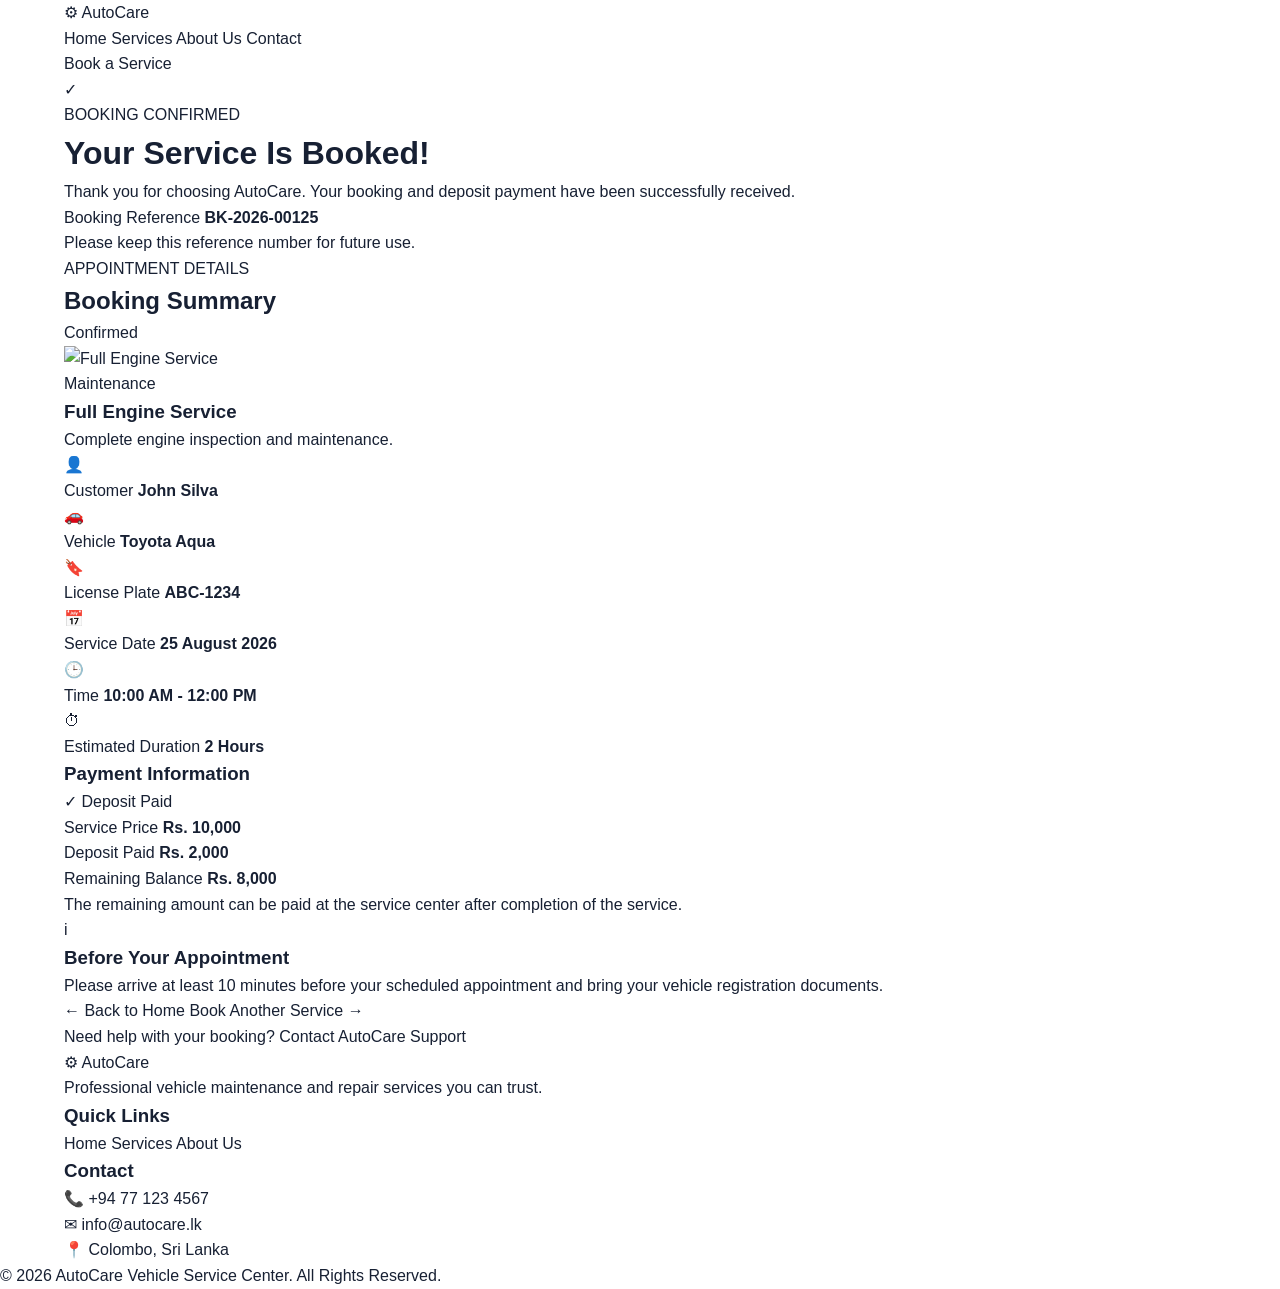
==== Front End/bookingConfirmation.html @ a5c64941 "Merge pull request #6 from LahiruDevinda/main new addings" ====
<!DOCTYPE html>
<html lang="en">

<head>
    <meta charset="UTF-8">
    <meta name="viewport" content="width=device-width, initial-scale=1.0">
    <title>Booking Confirmation</title>

    <link rel="stylesheet" href="css/global.css">
    <link rel="stylesheet" href="css/header.css">
    <link rel="stylesheet" href="css/footer.css">
    <link rel="stylesheet" href="css/booking-success.css">

</head>

<body>

    <header class="header">



        <div class="container navbar">

            <a href="index.html" class="logo">

                <span class="logo-icon">⚙</span>

                <span>AutoCare</span>

            </a>

            <nav class="nav-links">

                <a href="index.html">

                    Home

                </a>

                <a href="index.html#services">

                    Services

                </a>

                <a href="index.html#about">

                    About Us

                </a>

                <a href="index.html#contact">

                    Contact

                </a>

            </nav>

            <a href="index.html#services" class="nav-button">

                Book a Service

            </a>

        </div>

    </header>

    <main class="success-section">



        <div class="container">



            <div class="success-wrapper">

                <div class="success-icon">

                    ✓

                </div>


                <span class="success-label">

                    BOOKING CONFIRMED

                </span>



                <h1>

                    Your Service Is Booked!

                </h1>


                <p class="success-message">

                    Thank you for choosing AutoCare. Your booking

                    and deposit payment have been successfully received.

                </p>


                <div class="booking-id-box">


                    <span>

                        Booking Reference

                    </span>


                    <strong>

                        BK-2026-00125

                    </strong>

                    <p>

                        Please keep this reference number for future use.

                    </p>

                </div>


                <div class="confirmation-card">

                    <div class="card-header">


                        <div>

                            <span class="small-label">

                                APPOINTMENT DETAILS

                            </span>


                            <h2>

                                Booking Summary

                            </h2>

                        </div>

                        <span class="status-badge">

                            Confirmed

                        </span>

                    </div>

                    <div class="service-details">



                        <img src="https://images.unsplash.com/photo-1632823469850-1f77d8c9a0b7?auto=format&fit=crop&w=500&q=80"
                            alt="Full Engine Service">



                        <div>



                            <span class="service-category">

                                Maintenance

                            </span>



                            <h3>

                                Full Engine Service

                            </h3>



                            <p>

                                Complete engine inspection and maintenance.

                            </p>



                        </div>



                    </div>


                    <div class="details-grid">



                        <div class="detail-box">



                            <span class="detail-icon">

                                👤

                            </span>



                            <div>

                                <span class="detail-label">

                                    Customer

                                </span>



                                <strong>

                                    John Silva

                                </strong>

                            </div>



                        </div>


                        <div class="detail-box">



                            <span class="detail-icon">

                                🚗

                            </span>



                            <div>

                                <span class="detail-label">

                                    Vehicle

                                </span>



                                <strong>

                                    Toyota Aqua

                                </strong>

                            </div>



                        </div>


                        <div class="detail-box">



                            <span class="detail-icon">

                                🔖

                            </span>



                            <div>

                                <span class="detail-label">

                                    License Plate

                                </span>



                                <strong>

                                    ABC-1234

                                </strong>

                            </div>



                        </div>


                        <div class="detail-box">



                            <span class="detail-icon">

                                📅

                            </span>



                            <div>

                                <span class="detail-label">

                                    Service Date

                                </span>



                                <strong>

                                    25 August 2026

                                </strong>

                            </div>

                        </div>


                        <div class="detail-box">

                            <span class="detail-icon">

                                🕒

                            </span>

                            <div>

                                <span class="detail-label">

                                    Time

                                </span>

                                <strong>

                                    10:00 AM - 12:00 PM

                                </strong>

                            </div>

                        </div>

                        <div class="detail-box">

                            <span class="detail-icon">

                                ⏱

                            </span>

                            <div>

                                <span class="detail-label">

                                    Estimated Duration

                                </span>

                                <strong>

                                    2 Hours

                                </strong>

                            </div>

                        </div>

                    </div>

                    <div class="payment-section">



                        <div class="payment-header">



                            <h3>

                                Payment Information

                            </h3>


                            <span class="paid-badge">

                                ✓ Deposit Paid

                            </span>


                        </div>


                        <div class="payment-rows">


                            <div class="payment-row">


                                <span>

                                    Service Price

                                </span>


                                <strong>

                                    Rs. 10,000

                                </strong>


                            </div>



                            <div class="payment-row">


                                <span>

                                    Deposit Paid

                                </span>


                                <strong class="paid-amount">

                                    Rs. 2,000

                                </strong>


                            </div>


                            <div class="payment-divider"></div>


                            <div class="payment-row balance">

                                <span>

                                    Remaining Balance

                                </span>

                                <strong>

                                    Rs. 8,000

                                </strong>


                            </div>

                        </div>

                        <p class="payment-note">

                            The remaining amount can be paid at the

                            service center after completion of the service.

                        </p>

                    </div>

                </div>

                <div class="notice-box">


                    <span class="notice-icon">

                        i

                    </span>



                    <div>

                        <h3>

                            Before Your Appointment

                        </h3>


                        <p>

                            Please arrive at least 10 minutes before your

                            scheduled appointment and bring your vehicle

                            registration documents.

                        </p>



                    </div>



                </div>

                <div class="success-actions">


                    <a href="index.html" class="home-button">

                        ← Back to Home

                    </a>

                    <a href="index.html#services" class="service-button">

                        Book Another Service

                        <span>→</span>

                    </a>

                </div>

                <div class="support-text">



                    <p>

                        Need help with your booking?

                        <a href="index.html#contact">

                            Contact AutoCare Support

                        </a>

                    </p>

                </div>

            </div>

        </div>

    </main>

    <footer class="footer">


        <div class="container footer-content">


            <div class="footer-brand">



                <a href="index.html" class="logo">



                    <span class="logo-icon">

                        ⚙

                    </span>



                    <span>

                        AutoCare

                    </span>



                </a>



                <p>

                    Professional vehicle maintenance and repair

                    services you can trust.

                </p>



            </div>


            <div class="footer-column">



                <h3>

                    Quick Links

                </h3>


                <a href="index.html">

                    Home

                </a>


                <a href="index.html#services">

                    Services

                </a>


                <a href="index.html#about">

                    About Us

                </a>



            </div>


            <div class="footer-column">



                <h3>

                    Contact

                </h3>


                <p>

                    📞 +94 77 123 4567

                </p>

                <p>

                    ✉ info@autocare.lk

                </p>

                <p>

                    📍 Colombo, Sri Lanka

                </p>


            </div>


        </div>

        <div class="footer-bottom">



            <p>

                © 2026 AutoCare Vehicle Service Center.

                All Rights Reserved.

            </p>



        </div>



    </footer>

</body>

</html>
---- Front End/css/global.css ----
* {
    margin: 0;
    padding: 0;
    box-sizing: border-box;
    scroll-behavior: smooth;
    animation: fadeIn 0.5s ease-in-out;
}

html {
    scroll-behavior: smooth;
}

body {
    font-family: Arial, Helvetica, sans-serif;
    color: #172033;
    background-color: #ffffff;
    line-height: 1.6;
}

a {
    text-decoration: none;
    color: inherit;
}

img {
    display: block;
    width: 100%;
}

.container {
    width: 90%;
    max-width: 1200px;
    margin: 0 auto;
}

@keyframes fadeIn {
    from {
        opacity: 0;
        transform: translateY(10px);
    }
    to {
        opacity: 1;
        transform: translateY(0);
    }
}
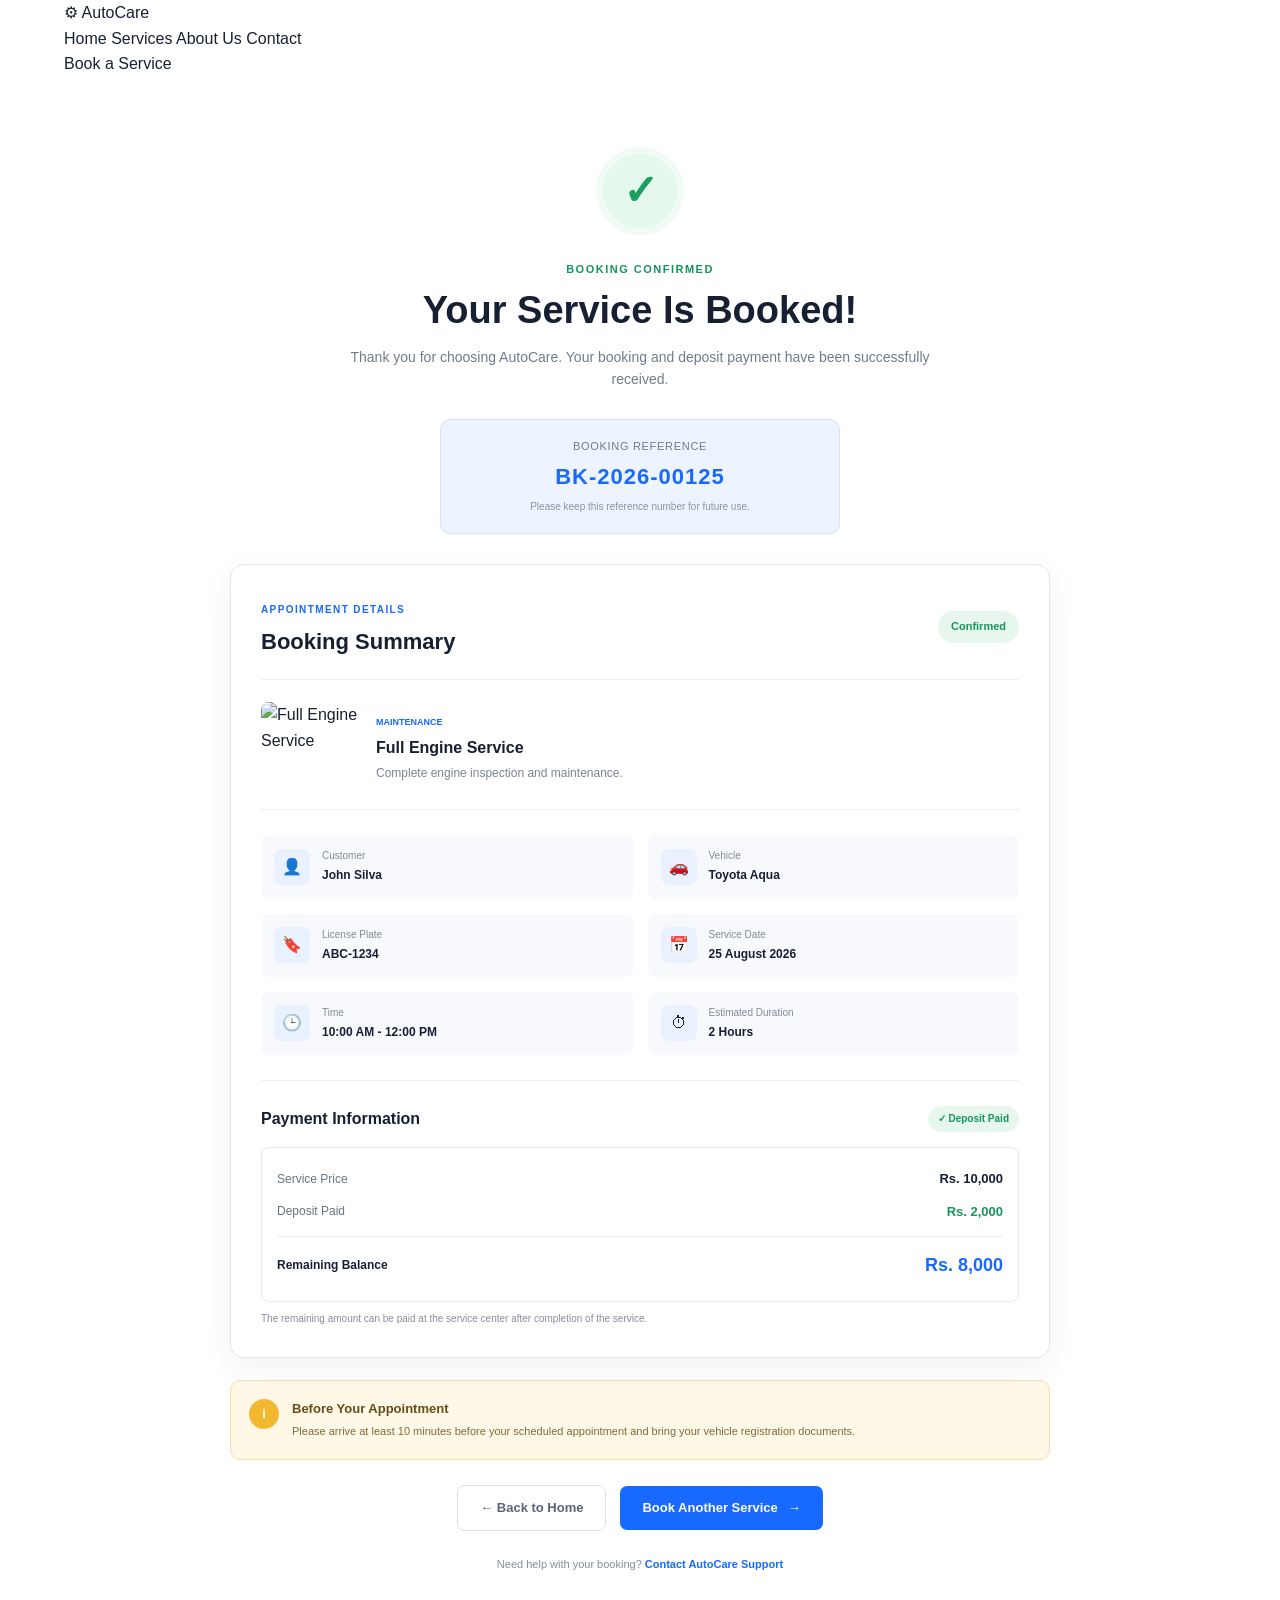
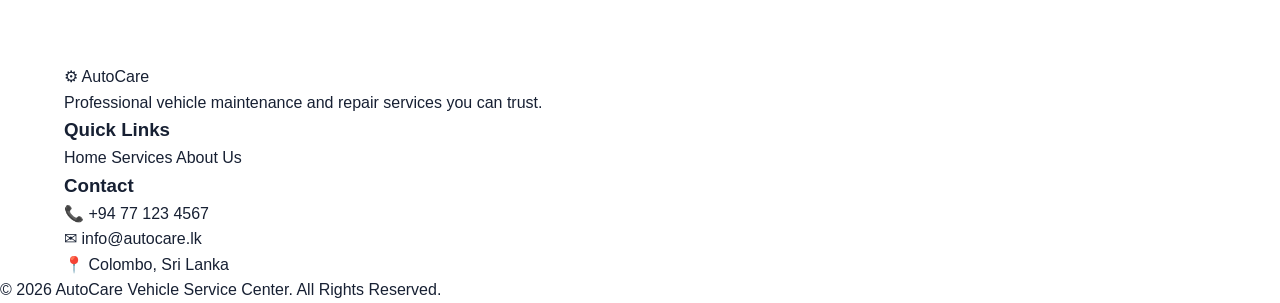
==== commit 204fd4e4: "Merge pull request #7 from LahiruDevinda/main uyu" ====
--- a/Front End/bookingConfirmation.html
+++ b/Front End/bookingConfirmation.html
@@ -17,8 +17,6 @@
 
     <header class="header">
 
-
-
         <div class="container navbar">
 
             <a href="index.html" class="logo">
@@ -69,12 +67,8 @@
 
     <main class="success-section">
 
-
-
         <div class="container">
 
-
-
             <div class="success-wrapper">
 
                 <div class="success-icon">
@@ -90,15 +84,12 @@
 
                 </span>
 
-
-
                 <h1>
 
                     Your Service Is Booked!
 
                 </h1>
 
-
                 <p class="success-message">
 
                     Thank you for choosing AutoCare. Your booking
@@ -110,14 +101,12 @@
 
                 <div class="booking-id-box">
 
-
                     <span>
 
                         Booking Reference
 
                     </span>
 
-
                     <strong>
 
                         BK-2026-00125
@@ -137,7 +126,6 @@
 
                     <div class="card-header">
 
-
                         <div>
 
                             <span class="small-label">
@@ -164,65 +152,44 @@
                     </div>
 
                     <div class="service-details">
-
-
 
                         <img src="https://images.unsplash.com/photo-1632823469850-1f77d8c9a0b7?auto=format&fit=crop&w=500&q=80"
                             alt="Full Engine Service">
 
-
-
                         <div>
 
-
-
                             <span class="service-category">
 
                                 Maintenance
 
                             </span>
 
-
-
                             <h3>
 
                                 Full Engine Service
 
                             </h3>
 
-
-
                             <p>
 
                                 Complete engine inspection and maintenance.
 
                             </p>
 
-
-
-                        </div>
-
-
+                        </div>
 
                     </div>
 
-
                     <div class="details-grid">
 
-
-
                         <div class="detail-box">
 
-
-
                             <span class="detail-icon">
 
                                 👤
 
                             </span>
 
-
-
                             <div>
 
                                 <span class="detail-label">
@@ -231,8 +198,6 @@
 
                                 </span>
 
-
-
                                 <strong>
 
                                     John Silva
@@ -241,23 +206,17 @@
 
                             </div>
 
-
-
                         </div>
 
 
                         <div class="detail-box">
 
-
-
                             <span class="detail-icon">
 
                                 🚗
 
                             </span>
 
-
-
                             <div>
 
                                 <span class="detail-label">
@@ -266,8 +225,6 @@
 
                                 </span>
 
-
-
                                 <strong>
 
                                     Toyota Aqua
@@ -276,23 +233,16 @@
 
                             </div>
 
-
-
-                        </div>
-
+                        </div>
 
                         <div class="detail-box">
 
-
-
                             <span class="detail-icon">
 
                                 🔖
 
                             </span>
 
-
-
                             <div>
 
                                 <span class="detail-label">
@@ -301,8 +251,6 @@
 
                                 </span>
 
-
-
                                 <strong>
 
                                     ABC-1234
@@ -311,23 +259,16 @@
 
                             </div>
 
-
-
-                        </div>
-
+                        </div>
 
                         <div class="detail-box">
 
-
-
                             <span class="detail-icon">
 
                                 📅
 
                             </span>
 
-
-
                             <div>
 
                                 <span class="detail-label">
@@ -336,8 +277,6 @@
 
                                 </span>
 
-
-
                                 <strong>
 
                                     25 August 2026
@@ -405,76 +344,58 @@
 
                     <div class="payment-section">
 
-
-
                         <div class="payment-header">
 
-
-
                             <h3>
 
                                 Payment Information
 
                             </h3>
 
-
                             <span class="paid-badge">
 
                                 ✓ Deposit Paid
 
                             </span>
 
-
-                        </div>
-
+                        </div>
 
                         <div class="payment-rows">
 
-
                             <div class="payment-row">
 
-
                                 <span>
 
                                     Service Price
 
                                 </span>
 
-
                                 <strong>
 
                                     Rs. 10,000
 
                                 </strong>
 
-
-                            </div>
-
-
+                            </div>
 
                             <div class="payment-row">
 
-
                                 <span>
 
                                     Deposit Paid
 
                                 </span>
 
-
                                 <strong class="paid-amount">
 
                                     Rs. 2,000
 
                                 </strong>
 
-
-                            </div>
-
+                            </div>
 
                             <div class="payment-divider"></div>
 
-
                             <div class="payment-row balance">
 
                                 <span>
@@ -489,7 +410,6 @@
 
                                 </strong>
 
-
                             </div>
 
                         </div>
@@ -515,8 +435,6 @@
 
                     </span>
 
-
-
                     <div>
 
                         <h3>
@@ -525,23 +443,16 @@
 
                         </h3>
 
-
                         <p>
 
                             Please arrive at least 10 minutes before your
-
                             scheduled appointment and bring your vehicle
-
                             registration documents.
 
                         </p>
 
-
-
                     </div>
 
-
-
                 </div>
 
                 <div class="success-actions">
@@ -565,8 +476,6 @@
 
                 <div class="support-text">
 
-
-
                     <p>
 
                         Need help with your booking?
@@ -596,30 +505,21 @@
             <div class="footer-brand">
 
 
-
                 <a href="index.html" class="logo">
 
-
-
                     <span class="logo-icon">
 
                         ⚙
 
                     </span>
 
-
-
                     <span>
 
                         AutoCare
 
                     </span>
 
-
-
-                </a>
-
-
+                </a>
 
                 <p>
 
@@ -629,58 +529,45 @@
 
                 </p>
 
-
-
             </div>
 
 
             <div class="footer-column">
 
-
-
                 <h3>
 
                     Quick Links
 
                 </h3>
 
-
                 <a href="index.html">
 
                     Home
 
                 </a>
 
-
                 <a href="index.html#services">
 
                     Services
 
                 </a>
 
-
                 <a href="index.html#about">
 
                     About Us
 
                 </a>
 
-
-
             </div>
 
-
             <div class="footer-column">
 
-
-
                 <h3>
 
                     Contact
 
                 </h3>
 
-
                 <p>
 
                     📞 +94 77 123 4567
@@ -699,30 +586,21 @@
 
                 </p>
 
-
             </div>
 
-
         </div>
 
         <div class="footer-bottom">
 
-
-
             <p>
 
                 © 2026 AutoCare Vehicle Service Center.
-
                 All Rights Reserved.
 
             </p>
 
-
-
         </div>
 
-
-
     </footer>
 
 </body>
--- a/Front End/css/booking-success.css
+++ b/Front End/css/booking-success.css
@@ -0,0 +1,509 @@
+.success-section {
+    padding: 70px 0 90px;
+}
+
+.success-wrapper {
+    width: 100%;
+    max-width: 820px;
+    margin: 0 auto;
+    text-align: center;
+}
+
+.success-icon {
+    width: 88px;
+    height: 88px;
+    display: flex;
+    align-items: center;
+    justify-content: center;
+    margin: 0 auto 20px;
+    border-radius: 50%;
+    background-color: #e5f8ed;
+    color: #18a15f;
+    font-size: 42px;
+    font-weight: bold;
+    border: 7px solid #f1fbf5;
+}
+
+.success-label {
+    color: #15965a;
+    font-size: 11px;
+    font-weight: 800;
+    letter-spacing: 1.5px;
+}
+
+.success-wrapper>h1 {
+    font-size: 38px;
+    color: #172033;
+    line-height: 1.2;
+    margin: 8px 0 12px;
+}
+
+.success-message {
+    max-width: 580px;
+    margin: 0 auto 28px;
+    color: #707b8c;
+    font-size: 14px;
+}
+
+.booking-id-box {
+    max-width: 400px;
+    margin: 0 auto 30px;
+    padding: 18px;
+    background-color: #eef4ff;
+    border: 1px solid #d5e3ff;
+    border-radius: 10px;
+}
+
+.booking-id-box span {
+    display: block;
+    color: #6f7a8e;
+    font-size: 11px;
+    text-transform: uppercase;
+    letter-spacing: 0.7px;
+}
+
+.booking-id-box strong {
+    display: block;
+    color: #1769ff;
+    font-size: 22px;
+    letter-spacing: 1px;
+    margin: 4px 0;
+}
+
+.booking-id-box p {
+    color: #8a93a1;
+    font-size: 10px;
+}
+
+.confirmation-card {
+    text-align: left;
+    background-color: #ffffff;
+    border: 1px solid #e1e5ec;
+    border-radius: 14px;
+    padding: 30px;
+    box-shadow: 0 10px 35px rgba(0, 0, 0, 0.05);
+    margin-bottom: 22px;
+}
+
+.card-header {
+    display: flex;
+    align-items: center;
+    justify-content: space-between;
+    gap: 20px;
+    padding-bottom: 20px;
+    border-bottom: 1px solid #eeeeee;
+}
+
+.small-label {
+    color: #1769ff;
+    font-size: 10px;
+    font-weight: 800;
+    letter-spacing: 1.4px;
+}
+
+.card-header h2 {
+    font-size: 22px;
+    margin-top: 4px;
+}
+
+.status-badge {
+    display: inline-flex;
+    align-items: center;
+    justify-content: center;
+    background-color: #e7f7ed;
+    color: #15965a;
+    padding: 7px 13px;
+    border-radius: 30px;
+    font-size: 11px;
+    font-weight: 700;
+}
+
+.service-details {
+    display: flex;
+    align-items: center;
+    gap: 15px;
+    padding: 22px 0;
+    border-bottom: 1px solid #eeeeee;
+}
+
+.service-details img {
+    width: 100px;
+    height: 85px;
+    object-fit: cover;
+    border-radius: 8px;
+}
+
+.service-category {
+    color: #1769ff;
+    font-size: 9px;
+    font-weight: 800;
+    text-transform: uppercase;
+}
+
+.service-details h3 {
+    font-size: 16px;
+    margin: 3px 0;
+}
+
+.service-details p {
+    color: #7b8493;
+    font-size: 12px;
+}
+
+.details-grid {
+    display: grid;
+
+    grid-template-columns: repeat(2, 1fr);
+
+    gap: 15px;
+
+    padding: 25px 0;
+
+    border-bottom: 1px solid #eeeeee;
+
+
+}
+
+.detail-box {
+    display: flex;
+
+    align-items: center;
+
+    gap: 12px;
+
+    padding: 13px;
+
+    background-color: #f8f9fc;
+
+    border-radius: 8px;
+
+
+}
+
+.detail-icon {
+    flex-shrink: 0;
+
+    width: 36px;
+
+    height: 36px;
+
+    display: flex;
+
+    align-items: center;
+
+    justify-content: center;
+
+    background-color: #e9f1ff;
+
+    border-radius: 8px;
+
+    font-size: 16px;
+
+
+}
+
+.detail-label {
+    display: block;
+
+    color: #818a99;
+
+    font-size: 10px;
+
+
+}
+
+.detail-box strong {
+    display: block;
+
+    color: #172033;
+
+    font-size: 12px;
+
+    margin-top: 2px;
+
+
+}
+
+/* ===================================================== PAYMENT INFORMATION ===================================================== */
+
+.payment-section {
+    padding-top: 25px;
+}
+
+.payment-header {
+    display: flex;
+
+    align-items: center;
+
+    justify-content: space-between;
+
+    margin-bottom: 15px;
+
+
+}
+
+.payment-header h3 {
+    font-size: 16px;
+}
+
+.paid-badge {
+    background-color: #e7f7ed;
+
+    color: #15965a;
+
+    padding: 5px 10px;
+
+    border-radius: 20px;
+
+    font-size: 10px;
+
+    font-weight: 700;
+
+
+}
+
+.payment-rows {
+    border: 1px solid #e7eaf0;
+
+    border-radius: 8px;
+
+    padding: 15px;
+
+
+}
+
+.payment-row {
+    display: flex;
+
+    align-items: center;
+
+    justify-content: space-between;
+
+    padding: 6px 0;
+
+
+}
+
+.payment-row span {
+    color: #697486;
+
+    font-size: 12px;
+
+
+}
+
+.payment-row strong {
+    font-size: 13px;
+}
+
+.paid-amount {
+    color: #15965a;
+}
+
+.payment-divider {
+    border-top: 1px solid #eeeeee;
+    margin: 8px 0;
+}
+
+.payment-row.balance span {
+    color: #172033;
+    font-weight: 700;
+}
+
+.payment-row.balance strong {
+    color: #1769ff;
+    font-size: 18px;
+}
+
+.payment-note {
+    color: #858e9c;
+    font-size: 10px;
+    margin-top: 9px;
+}
+
+.notice-box {
+    display: flex;
+    align-items: flex-start;
+    gap: 13px;
+    text-align: left;
+    padding: 18px;
+    background-color: #fff8e7;
+    border: 1px solid #f0dea9;
+    border-radius: 10px;
+    margin-bottom: 25px;
+}
+
+.notice-icon {
+    flex-shrink: 0;
+    width: 30px;
+    height: 30px;
+    display: flex;
+    align-items: center;
+    justify-content: center;
+    background-color: #f3b82e;
+    color: #ffffff;
+    border-radius: 50%;
+    font-size: 13px;
+    font-weight: bold;
+}
+
+.notice-box h3 {
+    color: #624e18;
+    font-size: 13px;
+    margin-bottom: 3px;
+}
+
+.notice-box p {
+    color: #806c3b;
+    font-size: 11px;
+}
+
+.success-actions {
+    display: flex;
+    align-items: center;
+    justify-content: center;
+    gap: 14px;
+}
+
+.home-button,
+.service-button {
+    padding: 12px 22px;
+    border-radius: 7px;
+    font-size: 13px;
+    font-weight: 700;
+    transition: 0.3s;
+}
+
+.home-button {
+    border: 1px solid #dce1e9;
+    background-color: #ffffff;
+    color: #596579;
+}
+
+.home-button:hover {
+    border-color: #1769ff;
+    color: #1769ff;
+}
+
+.service-button {
+    display: flex;
+    align-items: center;
+    justify-content: center;
+    gap: 10px;
+    background-color: #1769ff;
+    color: #ffffff;
+}
+
+.service-button:hover {
+    background-color: #0e55d4;
+}
+
+.support-text {
+    margin-top: 25px;
+}
+
+.support-text p {
+    color: #848d9c;
+    font-size: 11px;
+}
+
+.support-text a {
+    color: #1769ff;
+    font-weight: 700;
+}
+
+.support-text a:hover {
+    text-decoration: underline;
+}
+
+@media (max-width: 800px) {
+
+    .nav-links {
+        gap: 18px;
+    }
+
+    .success-wrapper>h1 {
+        font-size: 32px;
+    }
+
+
+}
+
+@media (max-width: 700px) {
+
+    .navbar {
+        height: auto;
+        padding: 15px 0;
+        flex-wrap: wrap;
+        gap: 15px;
+    }
+
+    .nav-links {
+        order: 3;
+        width: 100%;
+        justify-content: center;
+        gap: 15px;
+    }
+
+    .nav-button {
+        display: none;
+    }
+
+    .success-section {
+        padding: 50px 0 65px;
+    }
+
+    .success-icon {
+        width: 75px;
+        height: 75px;
+        font-size: 34px;
+    }
+
+    .success-wrapper>h1 {
+        font-size: 29px;
+    }
+
+    .confirmation-card {
+        padding: 20px;
+    }
+
+    .card-header {
+        align-items: flex-start;
+        flex-direction: column;
+    }
+
+    .service-details {
+        align-items: flex-start;
+    }
+
+    .service-details img {
+        width: 80px;
+        height: 70px;
+    }
+
+    .details-grid {
+        grid-template-columns: 1fr;
+    }
+
+    .payment-header {
+        align-items: flex-start;
+        flex-direction: column;
+        gap: 8px;
+    }
+
+    .success-actions {
+        flex-direction: column;
+        align-items: stretch;
+    }
+
+    .home-button,
+    .service-button {
+        width: 100%;
+        text-align: center;
+    }
+
+    .footer-content {
+        grid-template-columns: 1fr;
+        gap: 30px;
+    }
+}
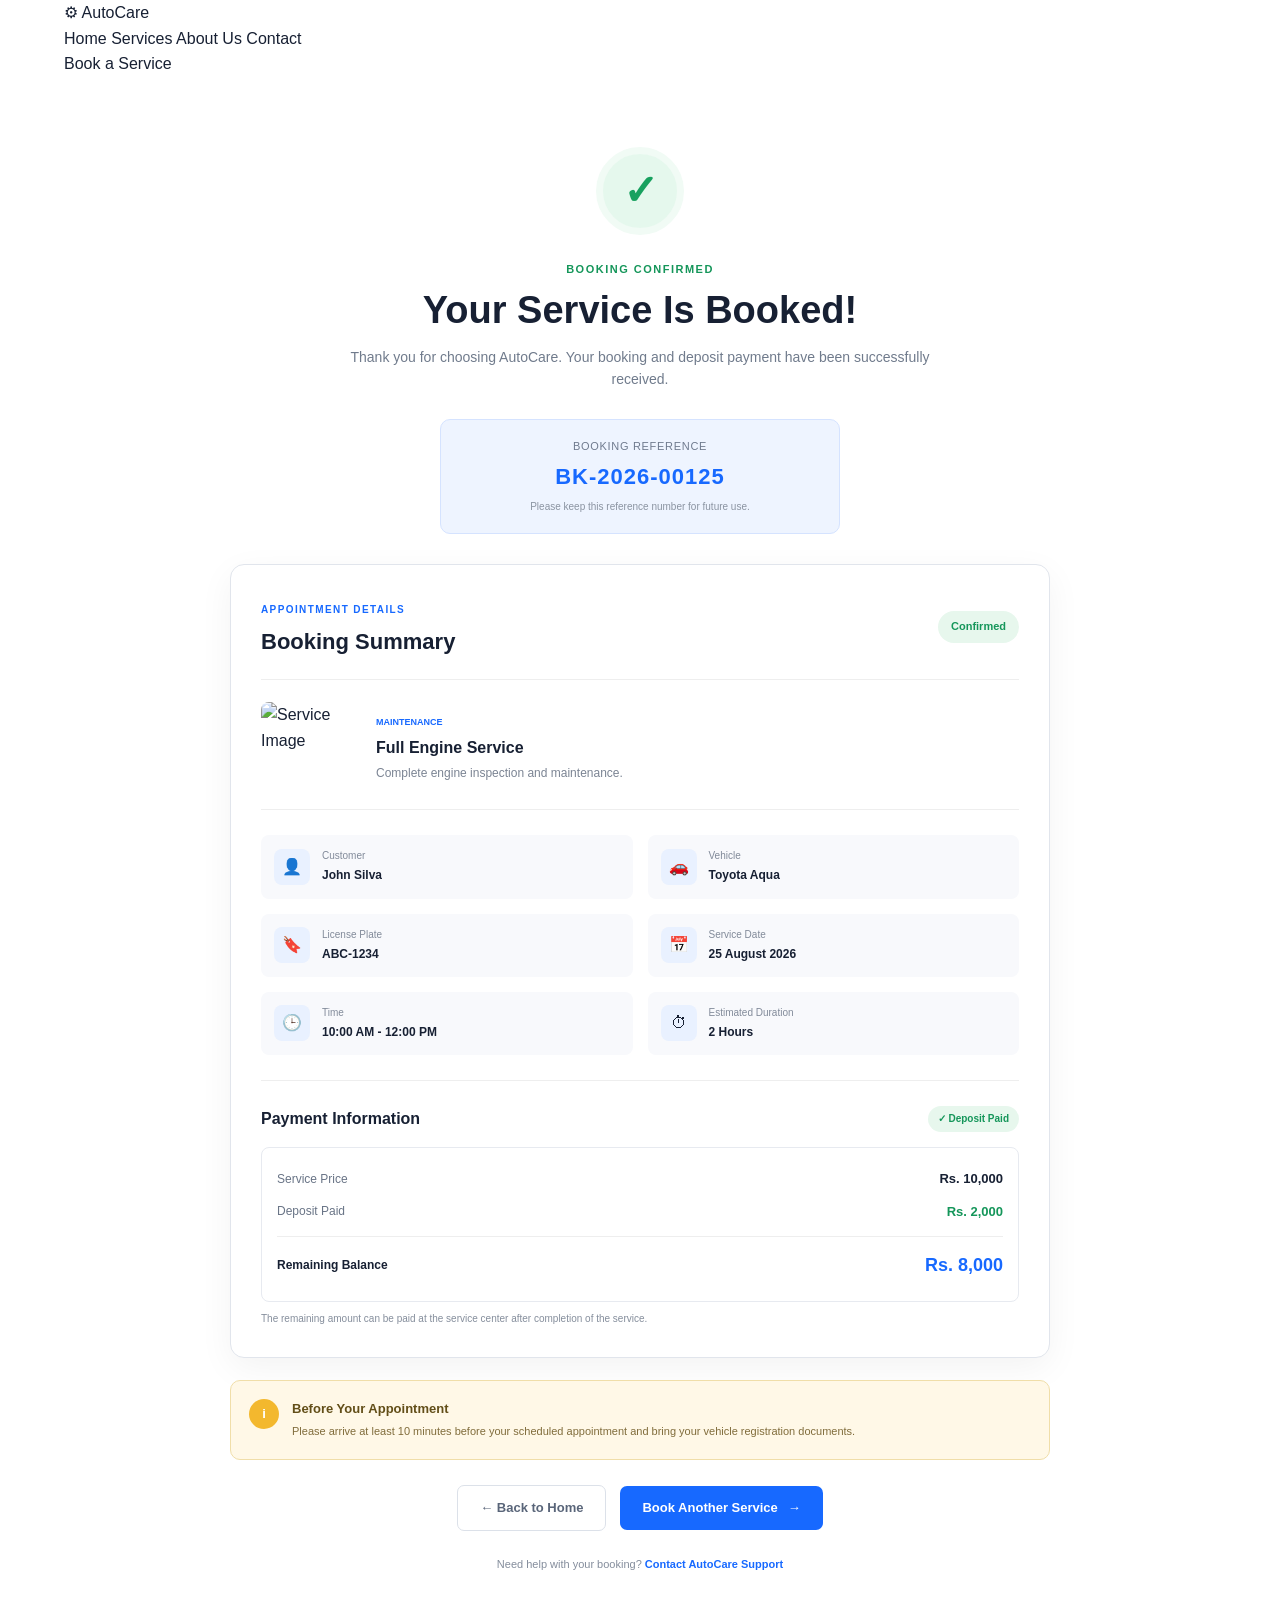
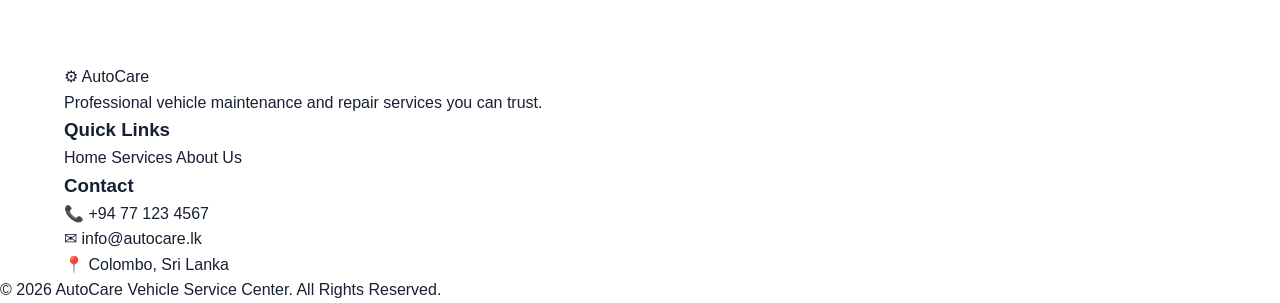
==== commit b41c446b: "Merge pull request #8 from LahiruDevinda/main initial change" ====
--- a/Front End/bookingConfirmation.html
+++ b/Front End/bookingConfirmation.html
@@ -1,608 +1,243 @@
 <!DOCTYPE html>
 <html lang="en">
 
-<head>
-    <meta charset="UTF-8">
-    <meta name="viewport" content="width=device-width, initial-scale=1.0">
-    <title>Booking Confirmation</title>
-
-    <link rel="stylesheet" href="css/global.css">
-    <link rel="stylesheet" href="css/header.css">
-    <link rel="stylesheet" href="css/footer.css">
-    <link rel="stylesheet" href="css/booking-success.css">
-
-</head>
-
-<body>
-
-    <header class="header">
-
-        <div class="container navbar">
-
-            <a href="index.html" class="logo">
-
-                <span class="logo-icon">⚙</span>
-
-                <span>AutoCare</span>
-
-            </a>
-
-            <nav class="nav-links">
-
-                <a href="index.html">
-
-                    Home
-
+    <head>
+        <meta charset="UTF-8">
+        <meta name="viewport" content="width=device-width, initial-scale=1.0">
+        <title>Booking Confirmation</title>
+
+        <link rel="stylesheet" href="css/global.css">
+        <link rel="stylesheet" href="css/header.css">
+        <link rel="stylesheet" href="css/footer.css">
+        <link rel="stylesheet" href="css/booking-success.css">
+
+    </head>
+
+    <body>
+
+        <header class="header">
+            <div class="container navbar">
+                <a href="index.html" class="logo">
+                    <span class="logo-icon">⚙</span>
+                    <span>AutoCare</span>
                 </a>
 
-                <a href="index.html#services">
-
-                    Services
-
+                <nav class="nav-links">
+                    <a href="index.html">Home</a>
+                    <a href="index.html#services">Services</a>
+                    <a href="index.html#about">About Us</a>
+                    <a href="index.html#contact">Contact</a>
+                </nav>
+
+                <a href="index.html#services" class="nav-button">
+                    Book a Service
                 </a>
-
-                <a href="index.html#about">
-
-                    About Us
-
-                </a>
-
-                <a href="index.html#contact">
-
-                    Contact
-
-                </a>
-
-            </nav>
-
-            <a href="index.html#services" class="nav-button">
-
-                Book a Service
-
-            </a>
-
-        </div>
-
-    </header>
-
-    <main class="success-section">
-
-        <div class="container">
-
-            <div class="success-wrapper">
-
-                <div class="success-icon">
-
-                    ✓
-
-                </div>
-
-
-                <span class="success-label">
-
-                    BOOKING CONFIRMED
-
-                </span>
-
-                <h1>
-
-                    Your Service Is Booked!
-
-                </h1>
-
-                <p class="success-message">
-
-                    Thank you for choosing AutoCare. Your booking
-
-                    and deposit payment have been successfully received.
-
-                </p>
-
-
-                <div class="booking-id-box">
-
-                    <span>
-
-                        Booking Reference
-
+            </div>
+        </header>
+
+        <main class="success-section">
+            <div class="container">
+                <div class="success-wrapper">
+                    <div class="success-icon">
+                        ✓
+                    </div>
+
+                    <span class="success-label">
+                        BOOKING CONFIRMED
                     </span>
 
-                    <strong>
-
-                        BK-2026-00125
-
-                    </strong>
-
-                    <p>
-
-                        Please keep this reference number for future use.
-
+                    <h1>
+                        Your Service Is Booked!
+                    </h1>
+
+                    <p class="success-message">
+                        Thank you for choosing AutoCare. Your booking
+                        and deposit payment have been successfully received.
                     </p>
 
-                </div>
-
-
-                <div class="confirmation-card">
-
-                    <div class="card-header">
-
+                    <div class="booking-id-box">
+                        <span>
+                            Booking Reference
+                        </span>
+                        <strong id="booking-ref">
+                            BK-2026-00125
+                        </strong>
+                        <p>
+                            Please keep this reference number for future use.
+                        </p>
+                    </div>
+
+                    <div class="confirmation-card">
+                        <div class="card-header">
+                            <div>
+                                <span class="small-label">
+                                    APPOINTMENT DETAILS
+                                </span>
+                                <h2>
+                                    Booking Summary
+                                </h2>
+                            </div>
+                            <span class="status-badge">
+                                Confirmed
+                            </span>
+                        </div>
+
+                        <div class="service-details">
+                            <img id="service-img" src="images/full engine.jpg" alt="Service Image">
+                            <div>
+                                <span id="service-category" class="service-category">
+                                    Maintenance
+                                </span>
+                                <h3 id="service-title">
+                                    Full Engine Service
+                                </h3>
+                                <p id="service-desc">
+                                    Complete engine inspection and maintenance.
+                                </p>
+                            </div>
+                        </div>
+
+                        <div class="details-grid">
+                            <div class="detail-box">
+                                <span class="detail-icon">👤</span>
+                                <div>
+                                    <span class="detail-label">Customer</span>
+                                    <strong id="display-customer">John Silva</strong>
+                                </div>
+                            </div>
+
+                            <div class="detail-box">
+                                <span class="detail-icon">🚗</span>
+                                <div>
+                                    <span class="detail-label">Vehicle</span>
+                                    <strong id="display-vehicle">Toyota Aqua</strong>
+                                </div>
+                            </div>
+
+                            <div class="detail-box">
+                                <span class="detail-icon">🔖</span>
+                                <div>
+                                    <span class="detail-label">License Plate</span>
+                                    <strong id="display-plate">ABC-1234</strong>
+                                </div>
+                            </div>
+
+                            <div class="detail-box">
+                                <span class="detail-icon">📅</span>
+                                <div>
+                                    <span class="detail-label">Service Date</span>
+                                    <strong id="display-date">25 August 2026</strong>
+                                </div>
+                            </div>
+
+                            <div class="detail-box">
+                                <span class="detail-icon">🕒</span>
+                                <div>
+                                    <span class="detail-label">Time</span>
+                                    <strong id="display-time">10:00 AM - 12:00 PM</strong>
+                                </div>
+                            </div>
+
+                            <div class="detail-box">
+                                <span class="detail-icon">⏱</span>
+                                <div>
+                                    <span class="detail-label">Estimated Duration</span>
+                                    <strong id="display-duration">2 Hours</strong>
+                                </div>
+                            </div>
+                        </div>
+
+                        <div class="payment-section">
+                            <div class="payment-header">
+                                <h3>Payment Information</h3>
+                                <span class="paid-badge">✓ Deposit Paid</span>
+                            </div>
+
+                            <div class="payment-rows">
+                                <div class="payment-row">
+                                    <span>Service Price</span>
+                                    <strong id="display-price">Rs. 10,000</strong>
+                                </div>
+
+                                <div class="payment-row">
+                                    <span>Deposit Paid</span>
+                                    <strong id="display-deposit" class="paid-amount">Rs. 2,000</strong>
+                                </div>
+
+                                <div class="payment-divider"></div>
+
+                                <div class="payment-row balance">
+                                    <span>Remaining Balance</span>
+                                    <strong id="display-balance">Rs. 8,000</strong>
+                                </div>
+                            </div>
+
+                            <p class="payment-note" id="balance-note">
+                                The remaining amount can be paid at the service center after completion of the service.
+                            </p>
+                        </div>
+                    </div>
+
+                    <div class="notice-box">
+                        <span class="notice-icon">i</span>
                         <div>
-
-                            <span class="small-label">
-
-                                APPOINTMENT DETAILS
-
-                            </span>
-
-
-                            <h2>
-
-                                Booking Summary
-
-                            </h2>
-
-                        </div>
-
-                        <span class="status-badge">
-
-                            Confirmed
-
-                        </span>
-
-                    </div>
-
-                    <div class="service-details">
-
-                        <img src="https://images.unsplash.com/photo-1632823469850-1f77d8c9a0b7?auto=format&fit=crop&w=500&q=80"
-                            alt="Full Engine Service">
-
-                        <div>
-
-                            <span class="service-category">
-
-                                Maintenance
-
-                            </span>
-
-                            <h3>
-
-                                Full Engine Service
-
-                            </h3>
-
+                            <h3>Before Your Appointment</h3>
                             <p>
-
-                                Complete engine inspection and maintenance.
-
+                                Please arrive at least 10 minutes before your scheduled appointment and bring your vehicle registration documents.
                             </p>
-
-                        </div>
-
-                    </div>
-
-                    <div class="details-grid">
-
-                        <div class="detail-box">
-
-                            <span class="detail-icon">
-
-                                👤
-
-                            </span>
-
-                            <div>
-
-                                <span class="detail-label">
-
-                                    Customer
-
-                                </span>
-
-                                <strong>
-
-                                    John Silva
-
-                                </strong>
-
-                            </div>
-
-                        </div>
-
-
-                        <div class="detail-box">
-
-                            <span class="detail-icon">
-
-                                🚗
-
-                            </span>
-
-                            <div>
-
-                                <span class="detail-label">
-
-                                    Vehicle
-
-                                </span>
-
-                                <strong>
-
-                                    Toyota Aqua
-
-                                </strong>
-
-                            </div>
-
-                        </div>
-
-                        <div class="detail-box">
-
-                            <span class="detail-icon">
-
-                                🔖
-
-                            </span>
-
-                            <div>
-
-                                <span class="detail-label">
-
-                                    License Plate
-
-                                </span>
-
-                                <strong>
-
-                                    ABC-1234
-
-                                </strong>
-
-                            </div>
-
-                        </div>
-
-                        <div class="detail-box">
-
-                            <span class="detail-icon">
-
-                                📅
-
-                            </span>
-
-                            <div>
-
-                                <span class="detail-label">
-
-                                    Service Date
-
-                                </span>
-
-                                <strong>
-
-                                    25 August 2026
-
-                                </strong>
-
-                            </div>
-
-                        </div>
-
-
-                        <div class="detail-box">
-
-                            <span class="detail-icon">
-
-                                🕒
-
-                            </span>
-
-                            <div>
-
-                                <span class="detail-label">
-
-                                    Time
-
-                                </span>
-
-                                <strong>
-
-                                    10:00 AM - 12:00 PM
-
-                                </strong>
-
-                            </div>
-
-                        </div>
-
-                        <div class="detail-box">
-
-                            <span class="detail-icon">
-
-                                ⏱
-
-                            </span>
-
-                            <div>
-
-                                <span class="detail-label">
-
-                                    Estimated Duration
-
-                                </span>
-
-                                <strong>
-
-                                    2 Hours
-
-                                </strong>
-
-                            </div>
-
-                        </div>
-
-                    </div>
-
-                    <div class="payment-section">
-
-                        <div class="payment-header">
-
-                            <h3>
-
-                                Payment Information
-
-                            </h3>
-
-                            <span class="paid-badge">
-
-                                ✓ Deposit Paid
-
-                            </span>
-
-                        </div>
-
-                        <div class="payment-rows">
-
-                            <div class="payment-row">
-
-                                <span>
-
-                                    Service Price
-
-                                </span>
-
-                                <strong>
-
-                                    Rs. 10,000
-
-                                </strong>
-
-                            </div>
-
-                            <div class="payment-row">
-
-                                <span>
-
-                                    Deposit Paid
-
-                                </span>
-
-                                <strong class="paid-amount">
-
-                                    Rs. 2,000
-
-                                </strong>
-
-                            </div>
-
-                            <div class="payment-divider"></div>
-
-                            <div class="payment-row balance">
-
-                                <span>
-
-                                    Remaining Balance
-
-                                </span>
-
-                                <strong>
-
-                                    Rs. 8,000
-
-                                </strong>
-
-                            </div>
-
-                        </div>
-
-                        <p class="payment-note">
-
-                            The remaining amount can be paid at the
-
-                            service center after completion of the service.
-
+                        </div>
+                    </div>
+
+                    <div class="success-actions">
+                        <a href="index.html" class="home-button">
+                            ← Back to Home
+                        </a>
+
+                        <a href="index.html#services" class="service-button">
+                            Book Another Service
+                            <span>→</span>
+                        </a>
+                    </div>
+
+                    <div class="support-text">
+                        <p>
+                            Need help with your booking?
+                            <a href="index.html#contact">Contact AutoCare Support</a>
                         </p>
-
-                    </div>
-
-                </div>
-
-                <div class="notice-box">
-
-
-                    <span class="notice-icon">
-
-                        i
-
-                    </span>
-
-                    <div>
-
-                        <h3>
-
-                            Before Your Appointment
-
-                        </h3>
-
-                        <p>
-
-                            Please arrive at least 10 minutes before your
-                            scheduled appointment and bring your vehicle
-                            registration documents.
-
-                        </p>
-
-                    </div>
-
-                </div>
-
-                <div class="success-actions">
-
-
-                    <a href="index.html" class="home-button">
-
-                        ← Back to Home
-
+                    </div>
+                </div>
+            </div>
+        </main>
+
+        <footer class="footer">
+            <div class="container footer-content">
+                <div class="footer-brand">
+                    <a href="index.html" class="logo">
+                        <span class="logo-icon">⚙</span>
+                        <span>AutoCare</span>
                     </a>
-
-                    <a href="index.html#services" class="service-button">
-
-                        Book Another Service
-
-                        <span>→</span>
-
-                    </a>
-
-                </div>
-
-                <div class="support-text">
-
-                    <p>
-
-                        Need help with your booking?
-
-                        <a href="index.html#contact">
-
-                            Contact AutoCare Support
-
-                        </a>
-
-                    </p>
-
-                </div>
-
-            </div>
-
-        </div>
-
-    </main>
-
-    <footer class="footer">
-
-
-        <div class="container footer-content">
-
-
-            <div class="footer-brand">
-
-
-                <a href="index.html" class="logo">
-
-                    <span class="logo-icon">
-
-                        ⚙
-
-                    </span>
-
-                    <span>
-
-                        AutoCare
-
-                    </span>
-
-                </a>
-
-                <p>
-
-                    Professional vehicle maintenance and repair
-
-                    services you can trust.
-
-                </p>
-
-            </div>
-
-
-            <div class="footer-column">
-
-                <h3>
-
-                    Quick Links
-
-                </h3>
-
-                <a href="index.html">
-
-                    Home
-
-                </a>
-
-                <a href="index.html#services">
-
-                    Services
-
-                </a>
-
-                <a href="index.html#about">
-
-                    About Us
-
-                </a>
-
-            </div>
-
-            <div class="footer-column">
-
-                <h3>
-
-                    Contact
-
-                </h3>
-
-                <p>
-
-                    📞 +94 77 123 4567
-
-                </p>
-
-                <p>
-
-                    ✉ info@autocare.lk
-
-                </p>
-
-                <p>
-
-                    📍 Colombo, Sri Lanka
-
-                </p>
-
-            </div>
-
-        </div>
-
-        <div class="footer-bottom">
-
-            <p>
-
-                © 2026 AutoCare Vehicle Service Center.
-                All Rights Reserved.
-
-            </p>
-
-        </div>
-
-    </footer>
-
-</body>
-
+                    <p>Professional vehicle maintenance and repair services you can trust.</p>
+                </div>
+
+                <div class="footer-column">
+                    <h3>Quick Links</h3>
+                    <a href="index.html">Home</a>
+                    <a href="index.html#services">Services</a>
+                    <a href="index.html#about">About Us</a>
+                </div>
+
+                <div class="footer-column">
+                    <h3>Contact</h3>
+                    <p>📞 +94 77 123 4567</p>
+                    <p>✉ info@autocare.lk</p>
+                    <p>📍 Colombo, Sri Lanka</p>
+                </div>
+            </div>
+
+            <div class="footer-bottom">
+                <p>© 2026 AutoCare Vehicle Service Center. All Rights Reserved.</p>
+            </div>
+        </footer>
+
+    </body>
 </html>
